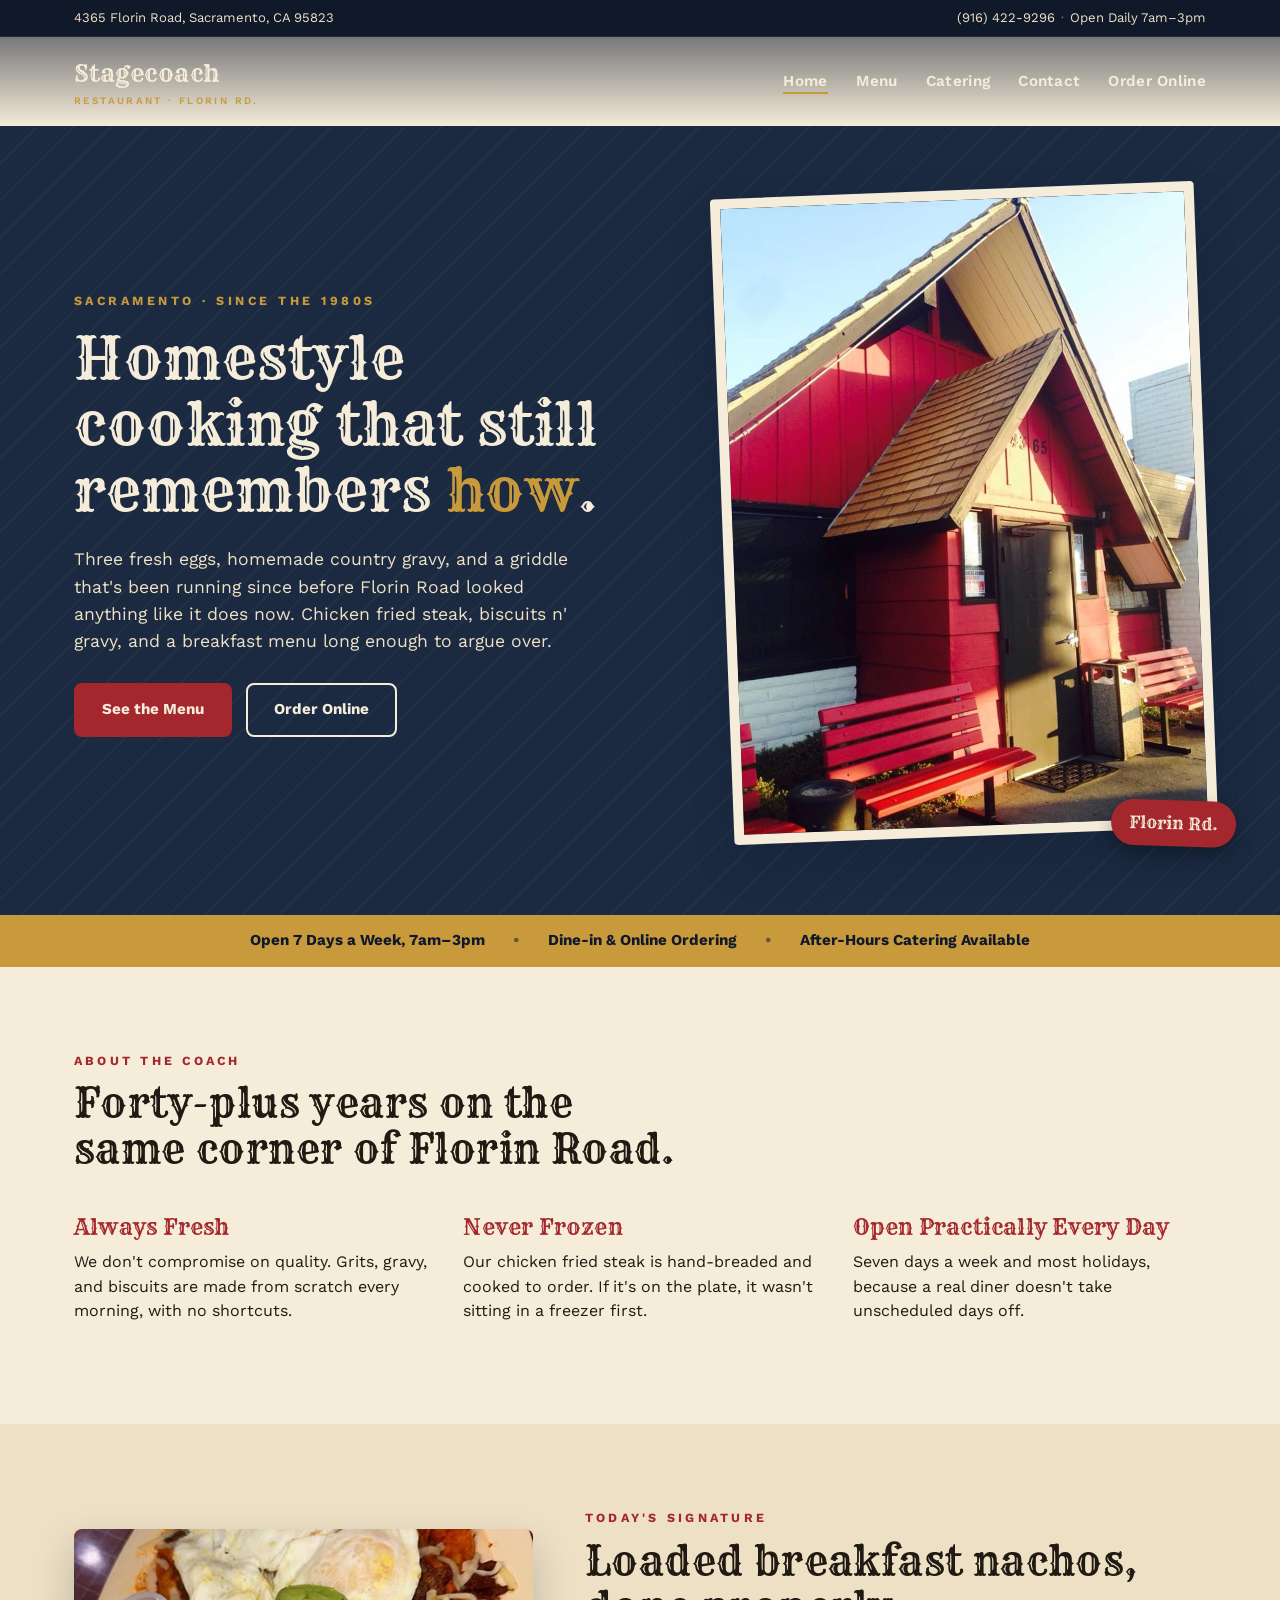
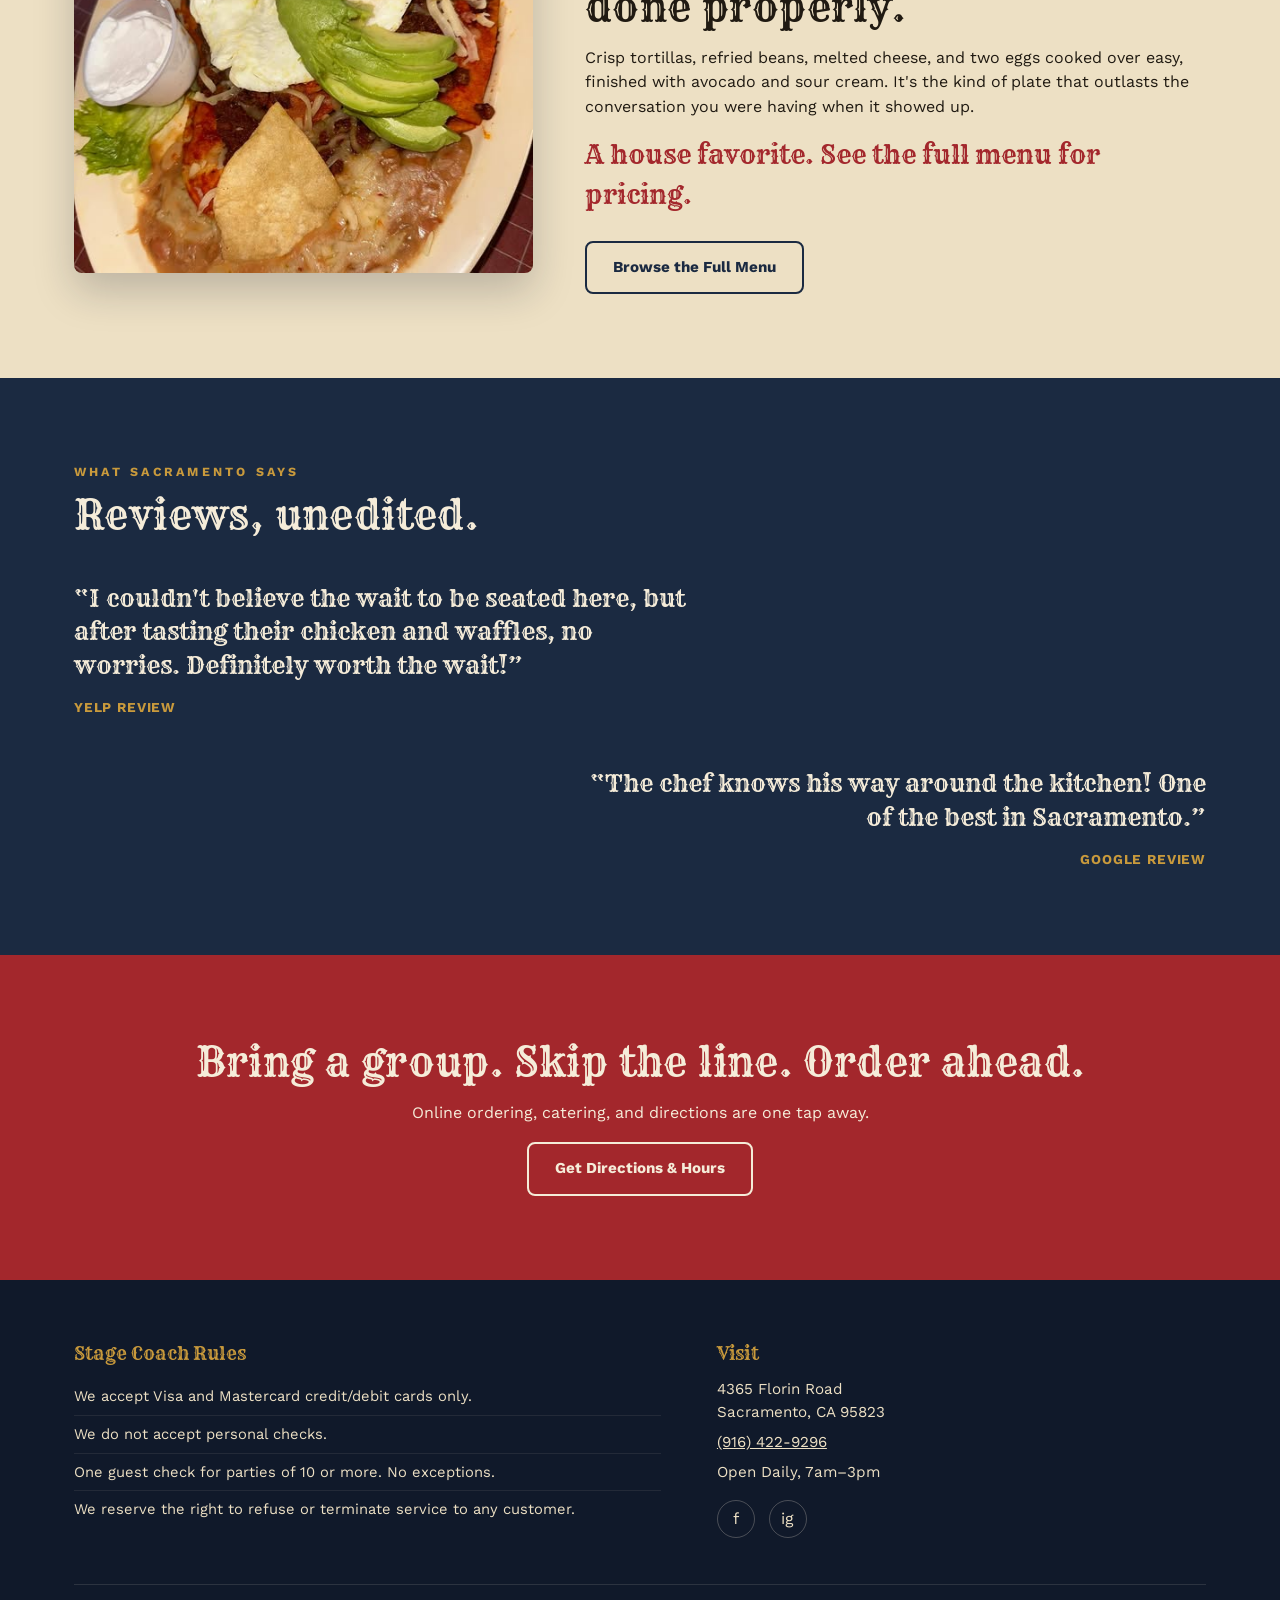
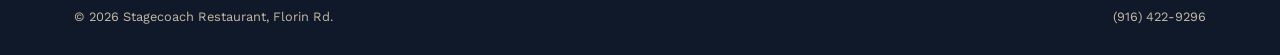
==== index.html @ 6fead31f "Build Stagecoach Restaurant website" ====
<!DOCTYPE html>
<html lang="en">
<head>
<meta charset="UTF-8">
<meta name="viewport" content="width=device-width, initial-scale=1">
<title>Stagecoach Restaurant | Homestyle Breakfast &amp; Lunch on Florin Rd, Sacramento</title>
<meta name="description" content="Stagecoach Restaurant has served scratch-made biscuits n' gravy, chicken fried steak, and Southern-style breakfast on Florin Road in Sacramento for over 40 years. Open 7 days, 7am–3pm.">
<link rel="canonical" href="https://stagecoachflorin.com/">
<meta property="og:title" content="Stagecoach Restaurant | Florin Rd, Sacramento">
<meta property="og:description" content="Homestyle Southern breakfast and lunch, scratch-made daily since the 1980s. Open 7 days, 7am–3pm.">
<meta property="og:type" content="restaurant.restaurant">
<meta property="og:image" content="https://stagecoachflorin.com/assets/storefront-exterior.jpg">
<link rel="icon" href="data:,">
<link rel="preconnect" href="https://fonts.googleapis.com">
<link rel="preconnect" href="https://fonts.gstatic.com" crossorigin>
<link href="https://fonts.googleapis.com/css2?family=Rye&family=Work+Sans:wght@400;500;600;700&display=swap" rel="stylesheet">
<link rel="stylesheet" href="css/styles.css">
<script type="application/ld+json">
{
  "@context": "https://schema.org",
  "@type": "Restaurant",
  "name": "Stagecoach Restaurant",
  "image": "https://stagecoachflorin.com/assets/storefront-exterior.jpg",
  "url": "https://stagecoachflorin.com/",
  "telephone": "+1-916-422-9296",
  "servesCuisine": ["American", "Southern", "Breakfast"],
  "priceRange": "$$",
  "address": {
    "@type": "PostalAddress",
    "streetAddress": "4365 Florin Road",
    "addressLocality": "Sacramento",
    "addressRegion": "CA",
    "postalCode": "95823",
    "addressCountry": "US"
  },
  "openingHoursSpecification": {
    "@type": "OpeningHoursSpecification",
    "dayOfWeek": ["Monday","Tuesday","Wednesday","Thursday","Friday","Saturday","Sunday"],
    "opens": "07:00",
    "closes": "15:00"
  },
  "sameAs": [
    "https://www.facebook.com/2112743605460471",
    "https://www.instagram.com/stagecoach_restaurant"
  ]
}
</script>
</head>
<body>

<div class="utility-strip">
  <div class="wrap">
    <div>4365 Florin Road, Sacramento, CA 95823</div>
    <div><a href="tel:9164229296">(916) 422-9296</a><span class="sep">&middot;</span>Open Daily 7am&ndash;3pm</div>
  </div>
</div>

<header class="site-header">
  <div class="wrap">
    <a class="brand" href="index.html">
      <span class="brand-mark">Stagecoach<small>Restaurant &middot; Florin Rd.</small></span>
    </a>
    <nav class="main-nav" aria-label="Primary">
      <ul>
        <li><a href="index.html" aria-current="page">Home</a></li>
        <li><a href="menu.html">Menu</a></li>
        <li><a href="catering.html">Catering</a></li>
        <li><a href="contact.html">Contact</a></li>
        <li><a href="https://www.toasttab.com/stagecoach-restaurant-4365-florin-road" target="_blank" rel="noopener">Order Online</a></li>
      </ul>
    </nav>
    <button class="nav-toggle" aria-label="Toggle menu" aria-expanded="false">
      <svg viewBox="0 0 24 24" fill="none" stroke="currentColor" stroke-width="2"><line x1="3" y1="6" x2="21" y2="6"/><line x1="3" y1="12" x2="21" y2="12"/><line x1="3" y1="18" x2="21" y2="18"/></svg>
    </button>
  </div>
</header>

<main>
  <section class="hero">
    <div class="wrap">
      <div>
        <span class="hero-kicker">Sacramento &middot; Since the 1980s</span>
        <h1>Homestyle cooking that still remembers <em>how</em>.</h1>
        <p class="hero-lede">Three fresh eggs, homemade country gravy, and a griddle that's been running since before Florin Road looked anything like it does now. Chicken fried steak, biscuits n' gravy, and a breakfast menu long enough to argue over.</p>
        <div class="hero-actions">
          <a class="btn btn-primary" href="menu.html">See the Menu</a>
          <a class="btn btn-outline" href="https://www.toasttab.com/stagecoach-restaurant-4365-florin-road" target="_blank" rel="noopener">Order Online</a>
        </div>
      </div>
      <div class="hero-photo-frame">
        <img src="assets/storefront-exterior.jpg" alt="The red A-frame Stagecoach Restaurant building on Florin Road in Sacramento, with wood-plank benches out front">
        <span class="hero-photo-tag">Florin Rd.</span>
      </div>
    </div>
  </section>

  <div class="hours-banner">
    <div class="wrap">
      <span>Open 7 Days a Week, 7am&ndash;3pm</span>
      <span class="divider">&bull;</span>
      <span>Dine-in &amp; Online Ordering</span>
      <span class="divider">&bull;</span>
      <span>After-Hours Catering Available</span>
    </div>
  </div>

  <section class="section section-cream" id="about">
    <div class="wrap">
      <div class="section-head">
        <span class="section-kicker">About the Coach</span>
        <h2>Forty-plus years on the same corner of Florin Road.</h2>
      </div>
      <div class="about-grid">
        <div>
          <h3>Always Fresh</h3>
          <p>We don't compromise on quality. Grits, gravy, and biscuits are made from scratch every morning, with no shortcuts.</p>
        </div>
        <div>
          <h3>Never Frozen</h3>
          <p>Our chicken fried steak is hand-breaded and cooked to order. If it's on the plate, it wasn't sitting in a freezer first.</p>
        </div>
        <div>
          <h3>Open Practically Every Day</h3>
          <p>Seven days a week and most holidays, because a real diner doesn't take unscheduled days off.</p>
        </div>
      </div>
    </div>
  </section>

  <section class="section section-cream-2">
    <div class="wrap">
      <div class="spotlight">
        <img src="assets/food-huevos-nachos.jpg" alt="Loaded breakfast nachos topped with two fried eggs, melted cheese, avocado, sour cream, and refried beans at Stagecoach Restaurant">
        <div>
          <span class="section-kicker">Today's Signature</span>
          <h2>Loaded breakfast nachos, done properly.</h2>
          <p>Crisp tortillas, refried beans, melted cheese, and two eggs cooked over easy, finished with avocado and sour cream. It's the kind of plate that outlasts the conversation you were having when it showed up.</p>
          <p class="spotlight-price">A house favorite. See the full menu for pricing.</p>
          <a class="btn btn-outline-dark" href="menu.html">Browse the Full Menu</a>
        </div>
      </div>
    </div>
  </section>

  <section class="section section-navy">
    <div class="wrap">
      <div class="section-head">
        <span class="section-kicker">What Sacramento Says</span>
        <h2>Reviews, unedited.</h2>
      </div>
      <div class="reviews">
        <div class="review">
          <blockquote>&ldquo;I couldn't believe the wait to be seated here, but after tasting their chicken and waffles, no worries. Definitely worth the wait!&rdquo;</blockquote>
          <cite>Yelp Review</cite>
        </div>
        <div class="review">
          <blockquote>&ldquo;The chef knows his way around the kitchen! One of the best in Sacramento.&rdquo;</blockquote>
          <cite>Google Review</cite>
        </div>
      </div>
    </div>
  </section>

  <section class="section cta-close">
    <div class="wrap">
      <h2>Bring a group. Skip the line. Order ahead.</h2>
      <p>Online ordering, catering, and directions are one tap away.</p>
      <a class="btn btn-outline" href="contact.html">Get Directions &amp; Hours</a>
    </div>
  </section>
</main>

<footer class="site-footer">
  <div class="wrap">
    <div class="footer-grid">
      <div>
        <h4>Stage Coach Rules</h4>
        <ul class="footer-rules">
          <li>We accept Visa and Mastercard credit/debit cards only.</li>
          <li>We do not accept personal checks.</li>
          <li>One guest check for parties of 10 or more. No exceptions.</li>
          <li>We reserve the right to refuse or terminate service to any customer.</li>
        </ul>
      </div>
      <div class="footer-visit">
        <h4>Visit</h4>
        <p>4365 Florin Road<br>Sacramento, CA 95823</p>
        <p><a href="tel:9164229296">(916) 422-9296</a></p>
        <p>Open Daily, 7am&ndash;3pm</p>
        <div class="footer-social">
          <a href="https://www.facebook.com/2112743605460471" target="_blank" rel="noopener" aria-label="Facebook">f</a>
          <a href="https://www.instagram.com/stagecoach_restaurant" target="_blank" rel="noopener" aria-label="Instagram">ig</a>
        </div>
      </div>
    </div>
    <div class="footer-bottom">
      <span>&copy; 2026 Stagecoach Restaurant, Florin Rd.</span>
      <span><a href="tel:9164229296">(916) 422-9296</a></span>
    </div>
  </div>
</footer>

<script src="js/main.js"></script>
</body>
</html>
---- css/styles.css ----
/* Stagecoach Restaurant, Florin Rd, Sacramento
   Vintage roadside-diner / Americana signage direction:
   denim navy, barn red, aged cream, brass gold. */

:root {
  --navy: #1b2a41;
  --navy-deep: #10192a;
  --barn-red: #a3272c;
  --barn-red-deep: #7f1d21;
  --cream: #f5ecd9;
  --cream-2: #ede0c4;
  --brass: #c99a3c;
  --ink: #201a12;
  --muted: #5c5140;
  --muted-on-dark: #c3b9a4;
  --line: rgba(32, 26, 18, 0.14);
  --shadow: 0 18px 40px rgba(16, 25, 42, 0.22);

  --font-display: "Rye", "Georgia", serif;
  --font-body: "Work Sans", "Segoe UI", sans-serif;

  --radius: 8px;
  --wrap: 1180px;
}

* { box-sizing: border-box; }
html { scroll-behavior: smooth; }

body {
  margin: 0;
  font-family: var(--font-body);
  color: var(--ink);
  background: var(--cream);
  line-height: 1.55;
  -webkit-font-smoothing: antialiased;
}

h1, h2, h3, h4 {
  font-family: var(--font-display);
  font-weight: 400;
  line-height: 1.15;
  margin: 0 0 0.4em;
  letter-spacing: 0.01em;
}

h1 { font-size: clamp(2.3rem, 5vw, 3.6rem); }
h2 { font-size: clamp(1.8rem, 3.4vw, 2.5rem); }
h3 { font-size: 1.35rem; }

p { margin: 0 0 1em; }

a { color: inherit; }

img { max-width: 100%; display: block; }

.wrap {
  max-width: var(--wrap);
  margin: 0 auto;
  padding: 0 24px;
}

.visually-hidden {
  position: absolute;
  width: 1px; height: 1px;
  padding: 0; margin: -1px;
  overflow: hidden;
  clip: rect(0,0,0,0);
  white-space: nowrap; border: 0;
}

/* ---------- Utility strip ---------- */
.utility-strip {
  background: var(--navy-deep);
  color: var(--cream-2);
  font-size: 0.82rem;
  border-bottom: 1px solid rgba(245, 236, 217, 0.08);
}
.utility-strip .wrap {
  display: flex;
  justify-content: space-between;
  align-items: center;
  gap: 12px;
  padding-top: 8px;
  padding-bottom: 8px;
  flex-wrap: wrap;
}
.utility-strip a { text-decoration: none; }
.utility-strip a:hover { color: var(--brass); }
.utility-strip .sep { opacity: 0.5; margin: 0 6px; }

/* ---------- Header / nav that solidifies on scroll ---------- */
.site-header {
  position: sticky;
  top: 0;
  z-index: 50;
  background: linear-gradient(to bottom, rgba(16, 25, 42, 0.55), rgba(16, 25, 42, 0));
  transition: background-color 0.25s ease, background-image 0.25s ease, box-shadow 0.25s ease, padding 0.25s ease;
  padding: 18px 0;
}
.site-header.is-solid {
  background: var(--navy);
  box-shadow: 0 6px 20px rgba(16, 25, 42, 0.25);
  padding: 10px 0;
}
.site-header .wrap {
  display: flex;
  align-items: center;
  justify-content: space-between;
  gap: 20px;
}
.brand {
  display: flex;
  align-items: center;
  gap: 10px;
  text-decoration: none;
  color: var(--cream);
}
.brand-mark {
  font-family: var(--font-display);
  font-size: 1.5rem;
  letter-spacing: 0.02em;
}
.brand-mark small {
  display: block;
  font-family: var(--font-body);
  font-size: 0.62rem;
  letter-spacing: 0.24em;
  text-transform: uppercase;
  color: var(--brass);
  font-weight: 600;
}

.main-nav ul {
  list-style: none;
  display: flex;
  gap: 28px;
  margin: 0;
  padding: 0;
}
.main-nav a {
  color: var(--cream);
  text-decoration: none;
  font-weight: 600;
  font-size: 0.95rem;
  letter-spacing: 0.02em;
  position: relative;
  padding-bottom: 4px;
}
.main-nav a::after {
  content: "";
  position: absolute;
  left: 0; right: 0; bottom: 0;
  height: 2px;
  background: var(--brass);
  transform: scaleX(0);
  transform-origin: left;
  transition: transform 0.2s ease;
}
.main-nav a:hover::after,
.main-nav a[aria-current="page"]::after {
  transform: scaleX(1);
}

.nav-toggle {
  display: none;
  background: none;
  border: 2px solid var(--cream);
  color: var(--cream);
  border-radius: 6px;
  width: 42px;
  height: 38px;
  cursor: pointer;
  align-items: center;
  justify-content: center;
}
.nav-toggle svg { width: 20px; height: 20px; }

@media (max-width: 820px) {
  .main-nav {
    position: fixed;
    inset: 0;
    background: var(--navy-deep);
    display: flex;
    align-items: center;
    justify-content: center;
    opacity: 0;
    pointer-events: none;
    transition: opacity 0.2s ease;
  }
  .main-nav.is-open {
    opacity: 1;
    pointer-events: auto;
  }
  .main-nav ul {
    flex-direction: column;
    text-align: center;
    gap: 26px;
  }
  .main-nav a { font-size: 1.4rem; }
  .nav-toggle { display: inline-flex; }
}

/* ---------- Hero: framed photo on color block ---------- */
.hero {
  background: var(--navy);
  color: var(--cream);
  position: relative;
  padding: 64px 0 80px;
}
.hero::before {
  content: "";
  position: absolute;
  inset: 0;
  background-image:
    repeating-linear-gradient(135deg, rgba(245,236,217,0.035) 0 2px, transparent 2px 26px);
  pointer-events: none;
}
.hero .wrap {
  display: grid;
  grid-template-columns: 1.1fr 0.9fr;
  gap: 56px;
  align-items: center;
  position: relative;
}
.hero-kicker {
  display: inline-block;
  font-size: 0.78rem;
  letter-spacing: 0.28em;
  text-transform: uppercase;
  color: var(--brass);
  font-weight: 700;
  margin-bottom: 14px;
}
.hero h1 { color: var(--cream); }
.hero h1 em {
  font-style: normal;
  color: var(--brass);
}
.hero-lede {
  font-size: 1.1rem;
  max-width: 46ch;
  color: var(--cream-2);
}
.hero-actions {
  display: flex;
  gap: 14px;
  margin-top: 28px;
  flex-wrap: wrap;
}

.hero-photo-frame {
  position: relative;
  transform: rotate(-2.2deg);
}
.hero-photo-frame img {
  width: 100%;
  aspect-ratio: 3 / 4;
  object-fit: cover;
  border: 10px solid var(--cream);
  border-radius: 4px;
  box-shadow: var(--shadow);
}
.hero-photo-tag {
  position: absolute;
  bottom: -18px;
  right: -18px;
  background: var(--barn-red);
  color: var(--cream);
  font-family: var(--font-display);
  font-size: 1.05rem;
  padding: 10px 18px;
  border-radius: 999px;
  transform: rotate(4deg);
  box-shadow: 0 8px 18px rgba(0,0,0,0.3);
}

/* ---------- Buttons ---------- */
.btn {
  display: inline-flex;
  align-items: center;
  gap: 8px;
  padding: 13px 26px;
  border-radius: var(--radius);
  font-weight: 700;
  text-decoration: none;
  font-size: 0.95rem;
  border: 2px solid transparent;
  cursor: pointer;
  transition: transform 0.15s ease, background-color 0.15s ease, color 0.15s ease;
}
.btn-primary {
  background: var(--barn-red);
  color: var(--cream);
}
.btn-primary:hover { background: var(--barn-red-deep); transform: translateY(-1px); }
.btn-outline {
  border-color: var(--cream);
  color: var(--cream);
  background: transparent;
}
.btn-outline:hover { background: rgba(245,236,217,0.1); }
.btn-outline-dark {
  border-color: var(--navy);
  color: var(--navy);
  background: transparent;
}
.btn-outline-dark:hover { background: rgba(27,42,65,0.08); }

/* ---------- Hours banner ---------- */
.hours-banner {
  background: var(--brass);
  color: var(--navy-deep);
}
.hours-banner .wrap {
  display: flex;
  flex-wrap: wrap;
  gap: 10px 28px;
  align-items: center;
  justify-content: center;
  padding-top: 14px;
  padding-bottom: 14px;
  font-weight: 700;
  font-size: 0.95rem;
  text-align: center;
}
.hours-banner .divider { opacity: 0.5; }

/* ---------- Sections ---------- */
.section {
  padding: 84px 0;
}
.section-cream { background: var(--cream); }
.section-cream-2 { background: var(--cream-2); }
.section-navy { background: var(--navy); color: var(--cream-2); }
.section-navy h2 { color: var(--cream); }

.section-head {
  max-width: 62ch;
  margin-bottom: 44px;
}
.section-kicker {
  display: block;
  font-size: 0.78rem;
  letter-spacing: 0.26em;
  text-transform: uppercase;
  color: var(--barn-red);
  font-weight: 700;
  margin-bottom: 10px;
}
.section-navy .section-kicker { color: var(--brass); }

/* About / intro copy block */
.about-grid {
  display: grid;
  grid-template-columns: repeat(3, 1fr);
  gap: 36px;
}
.about-grid h3 { color: var(--barn-red); }

/* Signature dish spotlight */
.spotlight {
  display: grid;
  grid-template-columns: 0.85fr 1.15fr;
  gap: 52px;
  align-items: center;
}
.spotlight img {
  border-radius: var(--radius);
  box-shadow: var(--shadow);
  aspect-ratio: 4/3;
  object-fit: cover;
}
.spotlight-price {
  font-family: var(--font-display);
  color: var(--barn-red);
  font-size: 1.6rem;
  margin-top: 6px;
}

/* Reviews as plain typography, alternating alignment */
.reviews {
  display: grid;
  gap: 48px;
}
.review {
  max-width: 62ch;
}
.review:nth-child(even) {
  margin-left: auto;
  text-align: right;
}
.review blockquote {
  font-family: var(--font-display);
  font-size: 1.5rem;
  line-height: 1.4;
  margin: 0 0 12px;
  color: var(--cream);
}
.review cite {
  font-style: normal;
  color: var(--brass);
  font-weight: 700;
  font-size: 0.85rem;
  letter-spacing: 0.06em;
  text-transform: uppercase;
}

/* CTA close */
.cta-close {
  background: var(--barn-red);
  color: var(--cream);
  text-align: center;
}
.cta-close h2 { color: var(--cream); }
.cta-close .btn-outline { border-color: var(--cream); }

/* ---------- Footer (two-column, no grid-of-3-plus-bar) ---------- */
.site-footer {
  background: var(--navy-deep);
  color: var(--cream-2);
  padding: 64px 0 28px;
}
.footer-grid {
  display: grid;
  grid-template-columns: 1.2fr 1fr;
  gap: 56px;
}
.footer-grid h4 {
  font-family: var(--font-display);
  color: var(--brass);
  font-size: 1.1rem;
  margin-bottom: 14px;
}
.footer-rules {
  list-style: none;
  padding: 0;
  margin: 0;
  font-size: 0.92rem;
}
.footer-rules li {
  padding: 7px 0;
  border-top: 1px solid rgba(245,236,217,0.08);
}
.footer-rules li:first-child { border-top: none; }
.footer-visit p { margin: 0 0 6px; font-size: 0.95rem; }
.footer-social {
  display: flex;
  gap: 14px;
  margin-top: 16px;
}
.footer-social a {
  width: 38px; height: 38px;
  border: 1px solid rgba(245,236,217,0.25);
  border-radius: 50%;
  display: flex; align-items: center; justify-content: center;
  text-decoration: none;
}
.footer-social a:hover { border-color: var(--brass); color: var(--brass); }
.footer-bottom {
  margin-top: 46px;
  padding-top: 22px;
  border-top: 1px solid rgba(245,236,217,0.12);
  font-size: 0.8rem;
  color: var(--muted-on-dark);
  display: flex;
  justify-content: space-between;
  flex-wrap: wrap;
  gap: 10px;
}
.footer-bottom a { text-decoration: none; }
.footer-bottom a:hover { color: var(--brass); }

/* ---------- Menu page: tabbed categories ---------- */
.menu-intro {
  text-align: center;
  max-width: 62ch;
  margin: 0 auto 40px;
}
.menu-tabs {
  display: flex;
  flex-wrap: wrap;
  gap: 10px;
  justify-content: center;
  margin-bottom: 44px;
}
.menu-tab {
  background: var(--cream-2);
  border: 2px solid transparent;
  color: var(--ink);
  font-family: var(--font-body);
  font-weight: 700;
  font-size: 0.88rem;
  padding: 10px 18px;
  border-radius: 999px;
  cursor: pointer;
}
.menu-tab[aria-selected="true"] {
  background: var(--barn-red);
  border-color: var(--barn-red);
  color: var(--cream);
}
.menu-panel { display: none; }
.menu-panel.is-active { display: block; }
.menu-note {
  font-size: 0.9rem;
  color: var(--muted);
  margin-bottom: 28px;
  max-width: 70ch;
}
.menu-group { margin-bottom: 40px; }
.menu-group:last-child { margin-bottom: 0; }
.menu-group h3 {
  color: var(--barn-red);
  border-bottom: 2px solid var(--line);
  padding-bottom: 10px;
  margin-bottom: 6px;
}
.menu-group-note {
  font-size: 0.9rem;
  color: var(--muted);
  margin-bottom: 18px;
}
.menu-item {
  display: flex;
  justify-content: space-between;
  gap: 18px;
  padding: 14px 0;
  border-bottom: 1px dotted var(--line);
}
.menu-item:last-child { border-bottom: none; }
.menu-item-name { font-weight: 700; }
.menu-item-desc {
  font-size: 0.9rem;
  color: var(--muted);
  margin-top: 3px;
}
.menu-item-price {
  font-family: var(--font-display);
  color: var(--barn-red);
  white-space: nowrap;
  font-size: 1.1rem;
}
.disclaimer {
  font-size: 0.78rem;
  color: var(--muted);
  margin-top: 44px;
  max-width: 80ch;
}

/* ---------- Catering ---------- */
.catering-tiers {
  display: grid;
  grid-template-columns: repeat(3, 1fr);
  gap: 26px;
}
.catering-tier {
  background: var(--cream);
  border: 1px solid var(--line);
  border-radius: var(--radius);
  padding: 26px;
}
.catering-tier h3 { color: var(--barn-red); font-size: 1.15rem; }
.catering-tier ul { padding-left: 18px; margin: 0; font-size: 0.92rem; }
.catering-tier li { margin-bottom: 6px; }

/* ---------- Contact page ---------- */
.contact-grid {
  display: grid;
  grid-template-columns: 1fr 1fr;
  gap: 48px;
}
.contact-card {
  background: var(--cream-2);
  border-radius: var(--radius);
  padding: 30px;
}
.contact-card h3 { color: var(--barn-red); }
.contact-list {
  list-style: none;
  padding: 0;
  margin: 0;
}
.contact-list li {
  padding: 10px 0;
  border-top: 1px solid var(--line);
}
.contact-list li:first-child { border-top: none; }
.map-frame {
  border: 0;
  width: 100%;
  height: 100%;
  min-height: 320px;
  border-radius: var(--radius);
}

@media (max-width: 900px) {
  .hero .wrap { grid-template-columns: 1fr; }
  .hero-photo-frame { order: -1; max-width: 340px; margin: 0 auto; }
  .about-grid { grid-template-columns: 1fr; }
  .spotlight { grid-template-columns: 1fr; }
  .footer-grid { grid-template-columns: 1fr; gap: 36px; }
  .catering-tiers { grid-template-columns: 1fr; }
  .contact-grid { grid-template-columns: 1fr; }
  .review:nth-child(even) { margin-left: 0; text-align: left; }
}
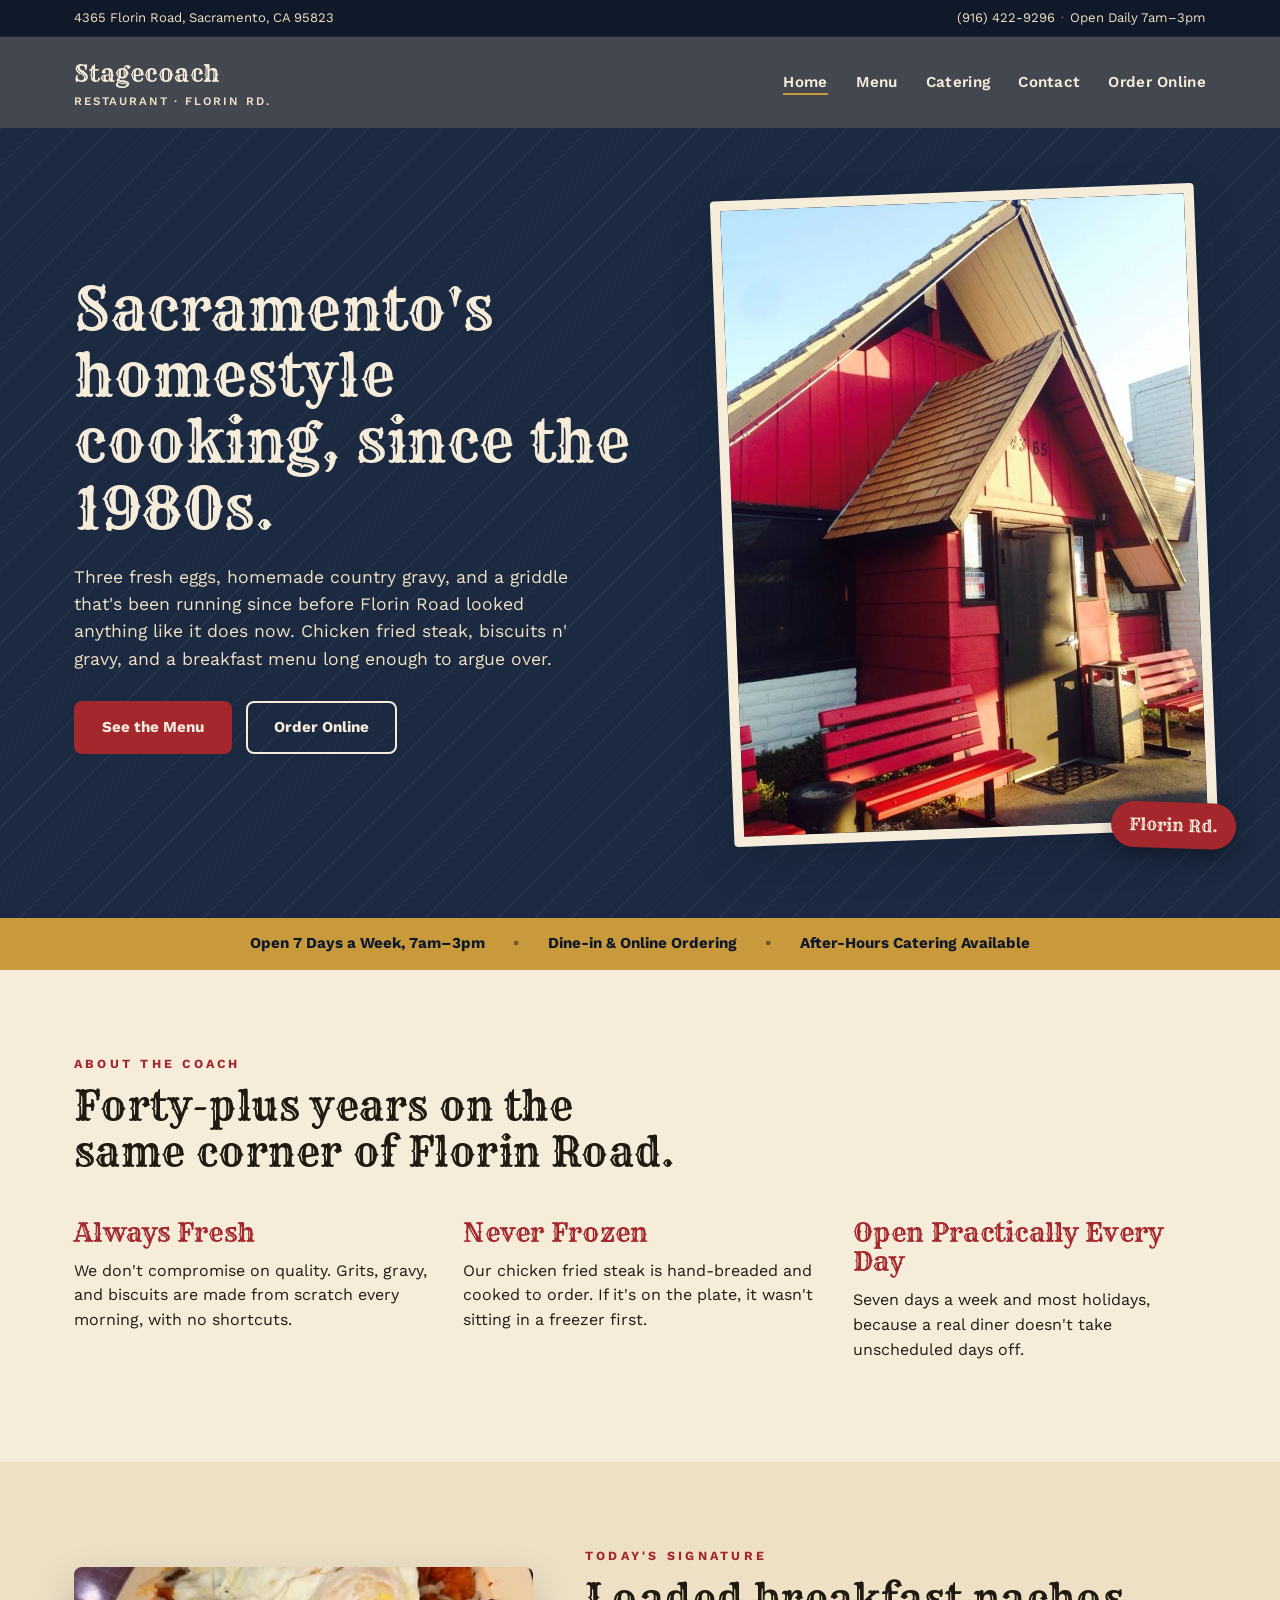
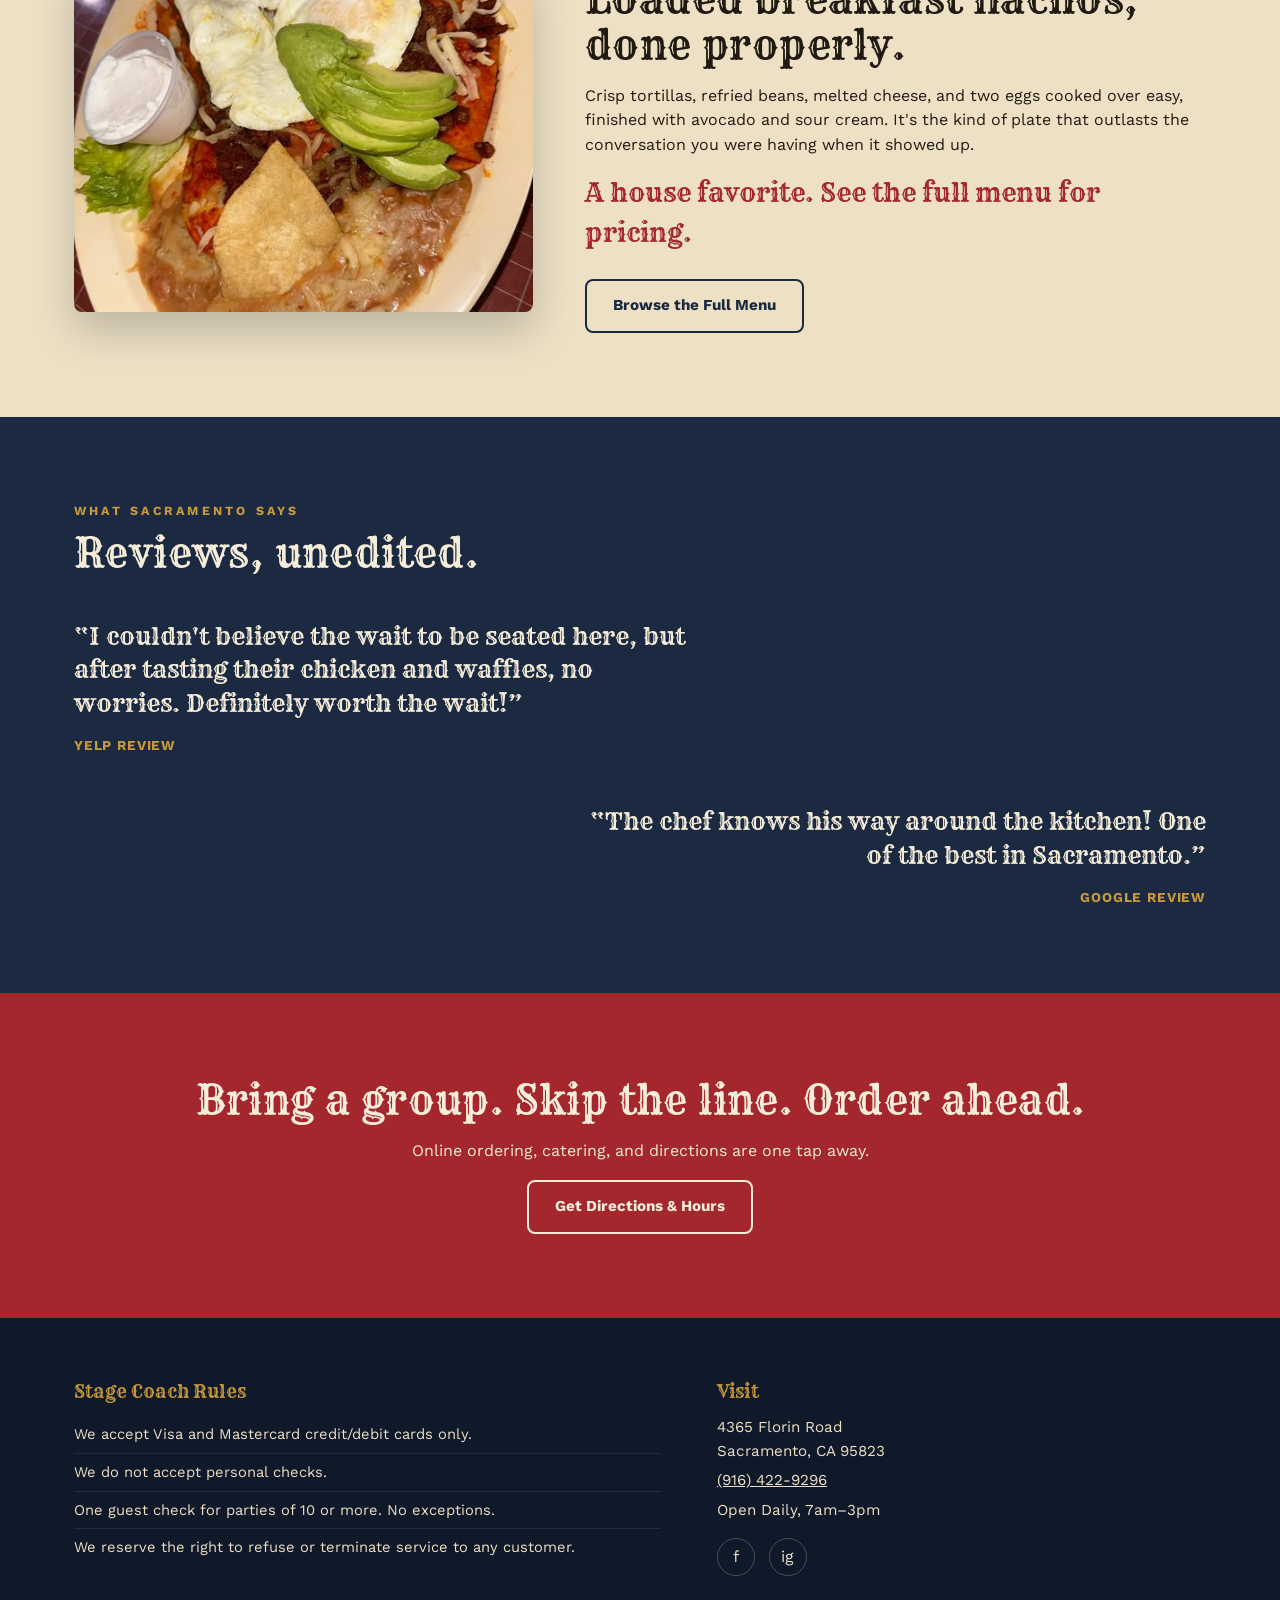
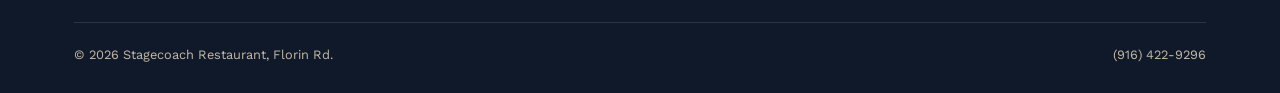
==== commit 1161a392: "Fix accessibility and design-hook findings: heading hierarchy, contrast, layout-thrash animation, un" ====
--- a/index.html
+++ b/index.html
@@ -79,8 +79,7 @@
   <section class="hero">
     <div class="wrap">
       <div>
-        <span class="hero-kicker">Sacramento &middot; Since the 1980s</span>
-        <h1>Homestyle cooking that still remembers <em>how</em>.</h1>
+        <h1>Sacramento's homestyle cooking, since the 1980s.</h1>
         <p class="hero-lede">Three fresh eggs, homemade country gravy, and a griddle that's been running since before Florin Road looked anything like it does now. Chicken fried steak, biscuits n' gravy, and a breakfast menu long enough to argue over.</p>
         <div class="hero-actions">
           <a class="btn btn-primary" href="menu.html">See the Menu</a>
@@ -174,7 +173,7 @@
   <div class="wrap">
     <div class="footer-grid">
       <div>
-        <h4>Stage Coach Rules</h4>
+        <h3>Stage Coach Rules</h3>
         <ul class="footer-rules">
           <li>We accept Visa and Mastercard credit/debit cards only.</li>
           <li>We do not accept personal checks.</li>
@@ -183,7 +182,7 @@
         </ul>
       </div>
       <div class="footer-visit">
-        <h4>Visit</h4>
+        <h3>Visit</h3>
         <p>4365 Florin Road<br>Sacramento, CA 95823</p>
         <p><a href="tel:9164229296">(916) 422-9296</a></p>
         <p>Open Daily, 7am&ndash;3pm</p>
--- a/css/styles.css
+++ b/css/styles.css
@@ -45,7 +45,8 @@
 
 h1 { font-size: clamp(2.3rem, 5vw, 3.6rem); }
 h2 { font-size: clamp(1.8rem, 3.4vw, 2.5rem); }
-h3 { font-size: 1.35rem; }
+h3 { font-size: 1.6rem; }
+h4 { font-size: 1.25rem; }
 
 p { margin: 0 0 1em; }
 
@@ -93,8 +94,8 @@
   position: sticky;
   top: 0;
   z-index: 50;
-  background: linear-gradient(to bottom, rgba(16, 25, 42, 0.55), rgba(16, 25, 42, 0));
-  transition: background-color 0.25s ease, background-image 0.25s ease, box-shadow 0.25s ease, padding 0.25s ease;
+  background: rgba(16, 25, 42, 0.78);
+  transition: background-color 0.25s ease, box-shadow 0.25s ease;
   padding: 18px 0;
 }
 .site-header.is-solid {
@@ -123,10 +124,10 @@
 .brand-mark small {
   display: block;
   font-family: var(--font-body);
-  font-size: 0.62rem;
-  letter-spacing: 0.24em;
+  font-size: 0.72rem;
+  letter-spacing: 0.16em;
   text-transform: uppercase;
-  color: var(--brass);
+  color: var(--cream-2);
   font-weight: 600;
 }
 
@@ -222,20 +223,7 @@
   align-items: center;
   position: relative;
 }
-.hero-kicker {
-  display: inline-block;
-  font-size: 0.78rem;
-  letter-spacing: 0.28em;
-  text-transform: uppercase;
-  color: var(--brass);
-  font-weight: 700;
-  margin-bottom: 14px;
-}
 .hero h1 { color: var(--cream); }
-.hero h1 em {
-  font-style: normal;
-  color: var(--brass);
-}
 .hero-lede {
   font-size: 1.1rem;
   max-width: 46ch;
@@ -425,7 +413,7 @@
   grid-template-columns: 1.2fr 1fr;
   gap: 56px;
 }
-.footer-grid h4 {
+.footer-grid h3 {
   font-family: var(--font-display);
   color: var(--brass);
   font-size: 1.1rem;
